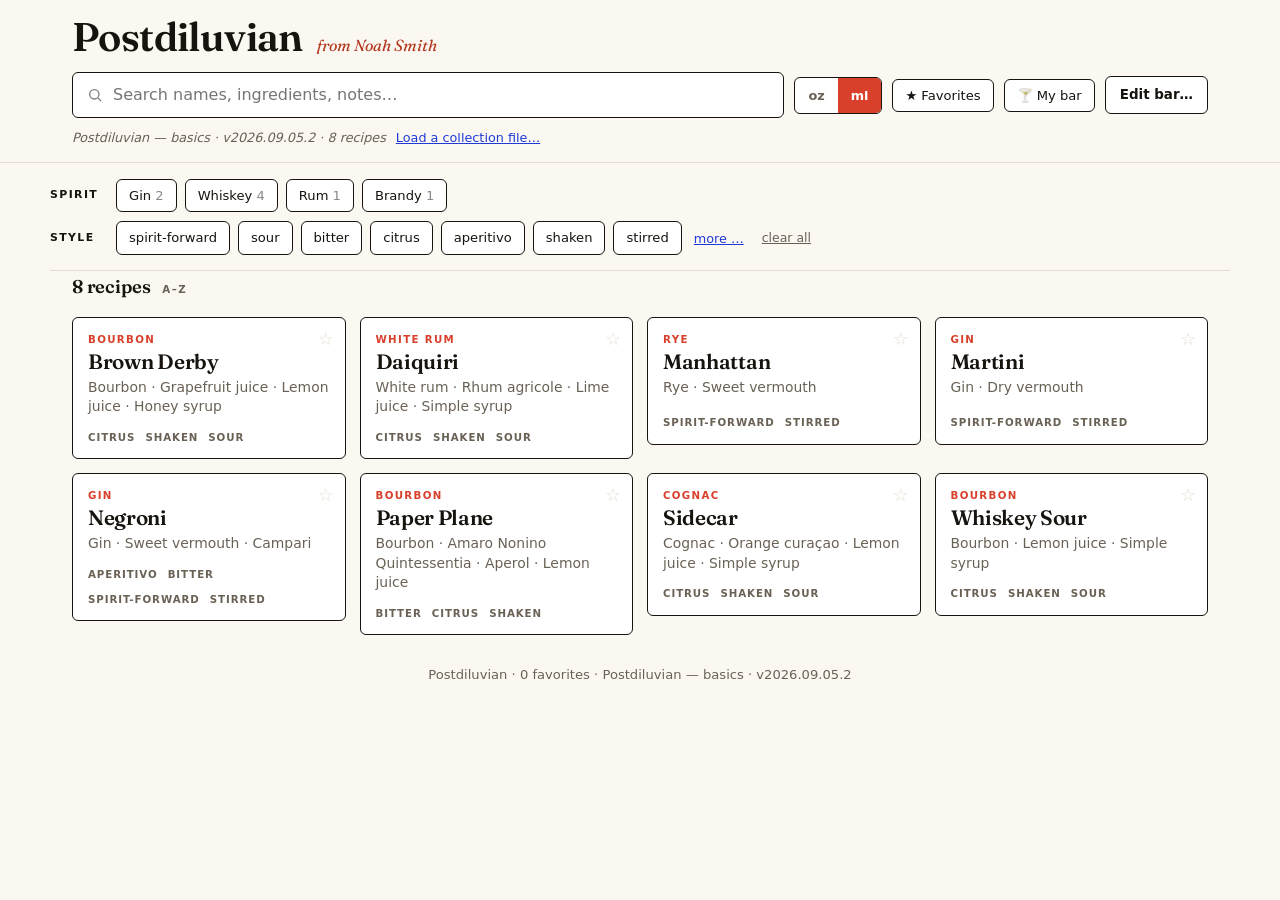
==== index.html @ c2b49fd8 "Use cobalt for the "you can make this" badge instead of green Drops the only non-token colour in the" ====
<!doctype html>
<html lang="en">
<head>
<meta charset="utf-8">
<meta name="viewport" content="width=device-width, initial-scale=1">
<title>Postdiluvian — cocktail recipes</title>
<meta name="description" content="A small, self-contained browser for a personal cocktail collection.">
<link rel="preconnect" href="https://fonts.googleapis.com">
<link rel="preconnect" href="https://fonts.gstatic.com" crossorigin>
<link href="https://fonts.googleapis.com/css2?family=Fraunces:ital,opsz,wght@0,9..144,400;0,9..144,500;0,9..144,600;1,9..144,400;1,9..144,500&display=swap" rel="stylesheet">
<style>
  :root {
    --paper: #fbf8f2;
    --paper-2: #f2ede1;
    --card: #ffffff;
    --ink: #17140f;
    --ink-soft: #6a6155;
    --line: #e4ddce;
    --line-strong: #17140f;
    --accent: #d8402c;      /* Campari red — identity + UI accent */
    --accent-soft: #b2381f;
    --gold: #d8402c;
    --blue: #1f3bd6;        /* cobalt — used sparingly: links, "yours", focus */
    --shadow: 0 1px 2px rgba(20,15,10,.05), 0 10px 28px rgba(20,15,10,.06);
    --serif: "Fraunces", "Iowan Old Style", "Palatino Linotype", Palatino, Georgia, "Times New Roman", serif;
    --sans: system-ui, -apple-system, "Segoe UI", Roboto, Helvetica, Arial, sans-serif;
    --radius: 6px;
    --maxw: 1180px;
  }
  @media (prefers-color-scheme: dark) {
    :root:not([data-theme="light"]) {
      --paper: #14110d;
      --paper-2: #1c1811;
      --card: #1e1a15;
      --ink: #efe7d8;
      --ink-soft: #a99d8b;
      --line: #322b22;
      --line-strong: #efe7d8;
      --accent: #ef6a4f;
      --accent-soft: #ef6a4f;
      --gold: #ef6a4f;
      --blue: #93a4ff;
      --shadow: 0 1px 2px rgba(0,0,0,.3), 0 10px 30px rgba(0,0,0,.4);
    }
  }
  :root[data-theme="dark"] {
    --paper: #14110d; --paper-2: #1c1811; --card: #1e1a15; --ink: #efe7d8;
    --ink-soft: #a99d8b; --line: #322b22; --line-strong: #efe7d8; --accent: #ef6a4f;
    --accent-soft: #ef6a4f; --gold: #ef6a4f; --blue: #93a4ff;
    --shadow: 0 1px 2px rgba(0,0,0,.3), 0 10px 30px rgba(0,0,0,.4);
  }

  * { box-sizing: border-box; }
  html {
    -webkit-text-size-adjust: 100%;
    overflow-y: scroll;                 /* always reserve the scrollbar */
    scrollbar-width: thin;
    scrollbar-color: var(--ink-soft) transparent;
  }
  ::-webkit-scrollbar { width: 13px; }
  ::-webkit-scrollbar-track { background: transparent; }
  ::-webkit-scrollbar-thumb { background: var(--ink-soft); border: 3px solid var(--paper); border-radius: 999px; }
  ::-webkit-scrollbar-thumb:hover { background: var(--ink); }
  body {
    margin: 0; background: var(--paper); color: var(--ink);
    font-family: var(--sans); line-height: 1.5;
    font-size: 16px;
  }
  a { color: var(--blue); text-underline-offset: 2px; }
  h1, h2, h3 {
    font-family: var(--serif); font-weight: 600; line-height: 1.06;
    letter-spacing: -.015em; margin: 0; font-optical-sizing: auto;
  }
  button { font: inherit; cursor: pointer; color: inherit; }
  input { font: inherit; }

  .wrap { max-width: var(--maxw); margin: 0 auto; padding: 0 22px; }

  header.top {
    border-bottom: 1px solid var(--line);
    background: var(--paper);
    position: sticky; top: 0; z-index: 30;
  }
  .top .wrap { padding-top: 16px; padding-bottom: 14px; }
  .brand { display: flex; align-items: baseline; gap: 14px; flex-wrap: wrap; }
  .brand h1 { font-size: clamp(1.7rem, 1.15rem + 2.1vw, 2.5rem); }
  .brand .sub { font-family: var(--serif); font-style: italic; font-weight: 400; color: var(--accent-soft); font-size: 1rem; }

  .toolbar { display: flex; gap: 10px; margin-top: 14px; flex-wrap: wrap; align-items: center; }
  .search {
    flex: 1 1 260px; display: flex; align-items: center; gap: 8px;
    background: var(--card); border: 1.5px solid var(--line-strong); border-radius: var(--radius);
    padding: 9px 14px;
  }
  .search:focus-within { border-color: var(--blue); box-shadow: 0 0 0 3px rgba(31,59,214,.16); }
  .search input { border: 0; background: transparent; outline: none; width: 100%; color: inherit; }
  .search svg { flex: none; opacity: .55; }

  .seg { display: inline-flex; border: 1.5px solid var(--line-strong); border-radius: var(--radius); overflow: hidden; background: var(--card); }
  .seg button { padding: 8px 13px; border: 0; background: transparent; color: var(--ink-soft); font-size: .8rem; font-weight: 600; }
  .seg button[aria-pressed="true"] { background: var(--accent); color: #fff; }

  .chip {
    padding: 6px 12px; border-radius: var(--radius); border: 1.5px solid var(--line-strong);
    background: var(--card); color: var(--ink); font-size: .82rem; font-weight: 500; white-space: nowrap;
  }
  .chip[aria-pressed="true"] { background: var(--ink); color: var(--paper); border-color: var(--ink); }
  .chip.accent[aria-pressed="true"] { background: var(--blue); border-color: var(--blue); color: #fff; }  /* Favorites + My bar: "yours" */

  .filters { padding: 16px 0 6px; border-bottom: 1px solid var(--line); }
  .filt-row { display: flex; gap: 8px; flex-wrap: wrap; align-items: center; margin-bottom: 9px; }
  .filt-row .label { font-size: .68rem; font-weight: 700; color: var(--ink); text-transform: uppercase; letter-spacing: .13em; margin-right: 6px; min-width: 52px; }
  .more-btn { background: transparent; border: 0; color: var(--blue); font-size: .8rem; text-decoration: underline; padding: 4px; }
  .clearall { background: transparent; border: 0; color: var(--ink-soft); font-size: .78rem; text-decoration: underline; }

  main { padding: 22px 0 96px; }
  .listhead { display: flex; align-items: baseline; gap: 12px; margin: 2px 0 16px; }
  .listhead[hidden] { display: none; }
  .listhead .count { font-family: var(--serif); font-weight: 600; font-size: 1.15rem; letter-spacing: -.01em; color: var(--ink); text-transform: none; }
  .listhead .sub { font-family: var(--sans); font-weight: 700; font-size: .64rem; letter-spacing: .14em; text-transform: uppercase; color: var(--ink-soft); }
  .grid { display: grid; grid-template-columns: repeat(auto-fill, minmax(248px, 1fr)); gap: 14px; align-items: start; }
  @media (max-width: 600px) { .grid { grid-template-columns: 1fr; } }

  .grouphead { grid-column: 1 / -1; font-family: var(--sans); font-weight: 700; text-transform: uppercase; letter-spacing: .13em; font-size: .68rem; color: var(--ink-soft); margin: 10px 0 -2px; }
  .grouphead:first-child { margin-top: 0; }
  .grouphead.favs { color: var(--blue); }

  .scrollfade {
    position: fixed; left: 0; right: 0; bottom: 0; height: 54px; z-index: 20;
    pointer-events: none; opacity: 0; transition: opacity .25s ease;
    background: linear-gradient(to bottom, transparent, var(--paper));
  }

  .card {
    background: var(--card); border: 1.5px solid var(--ink); border-radius: var(--radius);
    padding: 14px 15px 13px; box-shadow: none; position: relative; min-height: 128px;
    display: flex; flex-direction: column; gap: 4px; cursor: pointer;
    transition: transform .1s ease, box-shadow .1s ease;
  }
  @media (hover: hover) {
    .card:hover { transform: translate(-2px, -2px); box-shadow: 4px 4px 0 var(--ink); }
    .card:hover h3 { color: var(--accent); }
  }
  .card:active { background: var(--paper-2); }
  .card:focus-visible { outline: 2px solid var(--blue); outline-offset: 2px; }
  .card h3 { font-size: 1.3rem; line-height: 1.1; padding-right: 30px; }
  .card .base { font-family: var(--sans); font-size: .64rem; font-weight: 700; letter-spacing: .13em; text-transform: uppercase; color: var(--accent); }
  .card .pour { color: var(--ink-soft); font-size: .87rem; line-height: 1.4; }
  .card .tags { display: flex; gap: 10px; flex-wrap: wrap; margin-top: auto; padding-top: 9px; }
  .tag { font-size: .64rem; font-weight: 700; letter-spacing: .09em; text-transform: uppercase; color: var(--ink-soft); border: 0; border-radius: 0; padding: 0; }
  .fav {
    position: absolute; top: 4px; right: 2px; border: 0; background: transparent;
    font-size: 1.1rem; line-height: 1; color: var(--line); padding: 9px;
  }
  .fav[aria-pressed="true"] { color: var(--blue); }
  .card .bar-badge {
    font-size: .64rem; font-weight: 700; letter-spacing: .08em; text-transform: uppercase;
    padding: 2px 0; margin-top: 3px; align-self: flex-start; border: 0;
  }
  .bar-badge.ok { color: var(--blue); }
  .bar-badge.close { color: var(--accent); }

  .empty { color: var(--ink-soft); padding: 50px 4px; font-style: italic; }
  .wishlist-head { grid-column: 1 / -1; font-family: var(--sans); font-weight: 700; color: var(--accent); text-transform: uppercase; letter-spacing: .13em; font-size: .7rem; border-top: 1px solid var(--line); padding-top: 16px; margin-top: 10px; }

  /* detail overlay */
  .overlay { position: fixed; inset: 0; background: rgba(23,20,15,.5); z-index: 50; display: none; }
  .overlay.open { display: block; }
  .sheet {
    position: absolute; top: 0; right: 0; height: 100%; width: min(560px, 100%);
    background: var(--paper); border-left: 1.5px solid var(--ink);
    overflow-y: auto; padding: 28px 32px 60px; box-shadow: -20px 0 60px rgba(0,0,0,.18);
  }
  .sheet .close {
    position: absolute; top: 8px; right: 8px; width: 40px; height: 40px; font-size: 1.6rem;
    display: flex; align-items: center; justify-content: center;
    background: transparent; border: 0; color: var(--ink-soft); border-radius: 999px; z-index: 2;
  }
  .sheet .close:hover { background: var(--paper-2); }
  .sheet .eyebrow { font-family: var(--sans); text-transform: uppercase; letter-spacing: .14em; font-size: .68rem; font-weight: 700; color: var(--accent); }
  .sheet h2 { font-size: clamp(2rem, 1.55rem + 2vw, 2.6rem); margin: 5px 0 3px; }
  .sheet .aka { color: var(--ink-soft); font-style: italic; font-size: .9rem; }
  .sheet .meta { color: var(--ink-soft); font-size: .86rem; margin: 10px 0 18px; }
  .recipe { border-top: 2px solid var(--ink); border-bottom: 1px solid var(--line); padding: 14px 0; }
  .recipe ul { list-style: none; margin: 0; padding: 0; }
  .recipe li { display: flex; gap: 14px; padding: 5px 0; align-items: baseline; }
  .recipe li .amt { font-variant-numeric: tabular-nums; font-family: var(--serif); font-weight: 600; min-width: 76px; text-align: right; color: var(--ink); flex: none; }
  .recipe li .ing { flex: 1; }
  .recipe li .note { color: var(--ink-soft); font-style: italic; font-size: .84rem; }
  .recipe li.missing .ing { color: var(--accent); }
  .recipe li .brandhint { color: var(--ink-soft); font-size: .78rem; }
  .scaler { display: flex; align-items: center; gap: 8px; margin: 14px 0 4px; flex-wrap: wrap; }
  ol.steps { margin: 14px 0 0; padding-left: 18px; }
  ol.steps li { padding: 3px 0; }
  .section-h { font-family: var(--sans); font-weight: 700; text-transform: uppercase; letter-spacing: .13em; font-size: .68rem; color: var(--ink); margin: 22px 0 7px; }
  .missing-line { color: var(--accent); font-size: .9rem; margin-top: 10px; }
  .src a { word-break: break-word; }

  /* bar panel */
  .barpanel .sheet { left: 0; right: auto; border-left: 0; border-right: 1.5px solid var(--ink); box-shadow: 20px 0 60px rgba(0,0,0,.18); }
  .bar-search { width: 100%; padding: 9px 12px; border: 1.5px solid var(--line-strong); border-radius: var(--radius); background: var(--card); color: inherit; margin: 6px 0 14px; }
  .bar-group h4 { font-family: var(--sans); font-weight: 700; font-size: .68rem; text-transform: uppercase; letter-spacing: .12em; color: var(--ink); margin: 18px 0 6px; }
  .bar-group label { display: flex; gap: 9px; align-items: flex-start; padding: 4px 0; font-size: .93rem; }
  .bar-group input { margin-top: 3px; }
  .bar-actions { display: flex; gap: 10px; margin-top: 8px; flex-wrap: wrap; }
  .btn { border: 1.5px solid var(--line-strong); background: var(--card); border-radius: var(--radius); padding: 8px 14px; font-size: .84rem; font-weight: 600; }
  .btn.primary { background: var(--accent); color: #fff; border-color: var(--accent); }

  .footer { color: var(--ink-soft); font-size: .82rem; text-align: center; padding: 30px 20px 50px; }
  .footer a { color: var(--blue); }

  .collnote { margin-top: 10px; font-size: .8rem; color: var(--ink-soft); display: flex; gap: 10px; align-items: baseline; flex-wrap: wrap; }
  .collnote #collLabel { font-style: italic; }
  .linkbtn { background: transparent; border: 0; color: var(--blue); text-decoration: underline; font-size: .8rem; padding: 0; }
  .drophint {
    position: fixed; inset: 16px; z-index: 60; border: 2px dashed var(--blue);
    border-radius: 14px; background: rgba(31,59,214,.06); display: none;
    align-items: center; justify-content: center; font-family: var(--serif);
    font-style: italic; font-size: 1.4rem; color: var(--blue); pointer-events: none;
  }
  body.dragging .drophint { display: flex; }

  @media (max-width: 600px) {
    header.top { position: static; }                    /* don't pin a tall header on phones */
    .top .wrap { padding-top: 14px; padding-bottom: 12px; }
    .toolbar { margin-top: 12px; }
    .filt-row { align-items: flex-start; }
    .filt-row .label { flex: 0 0 100%; min-width: 0; margin: 0 0 6px; }  /* label on its own line, chips flush left */
    .listhead { margin-bottom: 12px; }
    .card { min-height: 0; }
    .sheet {
      width: 100%; border-left: 0; border-radius: 16px 16px 0 0;
      top: auto; bottom: 0; height: 92%; padding: 24px 20px 40px;
    }
    .sheet::before {
      content: ""; position: absolute; top: 8px; left: 50%; transform: translateX(-50%);
      width: 40px; height: 4px; border-radius: 999px; background: var(--line-strong); opacity: .3;
    }
    .barpanel .sheet { border-right: 0; }
  }
  @media (pointer: coarse) {
    .fav { padding: 12px; }
    .seg button { padding: 10px 15px; }
    .linkbtn { padding: 5px 0; }
    .more-btn, .clearall { padding: 6px 4px; }
  }
</style>
</head>
<body>
<header class="top">
  <div class="wrap">
    <div class="brand">
      <h1>Postdiluvian</h1>
      <span class="sub">from Noah Smith</span>
    </div>
    <div class="toolbar">
      <label class="search">
        <svg width="16" height="16" viewBox="0 0 24 24" fill="none" stroke="currentColor" stroke-width="2"><circle cx="11" cy="11" r="7"/><path d="m21 21-4.3-4.3"/></svg>
        <input id="q" type="search" placeholder="Search names, ingredients, notes…" autocomplete="off" spellcheck="false">
      </label>
      <div class="seg" role="group" aria-label="Units">
        <button id="u-oz" aria-pressed="false">oz</button>
        <button id="u-ml" aria-pressed="true">ml</button>
      </div>
      <button class="chip accent" id="favToggle" aria-pressed="false" title="Show only favorites">★ Favorites</button>
      <button class="chip accent" id="barToggle" aria-pressed="false" title="Show only what you can make">🍸 My bar</button>
      <button class="btn" id="openBar">Edit bar…</button>
    </div>
    <div class="collnote">
      <span id="collLabel"></span>
      <input type="file" id="collFile" accept="application/json,.json" hidden>
      <button class="linkbtn" id="collLoad">Load a collection file…</button>
      <button class="linkbtn" id="collReset" hidden>Reset to public</button>
    </div>
  </div>
</header>

<div class="wrap filters" id="filters"></div>

<main class="wrap">
  <div class="listhead" id="listhead">
    <span class="count" id="count"></span>
    <span class="sub" id="listsort">A–Z</span>
  </div>
  <div class="grid" id="grid"></div>
  <div class="empty" id="empty" hidden>Nothing matches those filters.</div>
</main>

<div class="scrollfade" id="scrollfade" aria-hidden="true"></div>
<div class="drophint" id="drophint">Drop a collection file to load it</div>

<div class="footer">
  Postdiluvian · <span id="fcount"></span> · <span id="collFoot"></span>
</div>

<div class="overlay" id="overlay" role="dialog" aria-modal="true" aria-labelledby="d-title">
  <div class="sheet" id="sheet"></div>
</div>

<div class="overlay barpanel" id="barOverlay" role="dialog" aria-modal="true" aria-label="Your bar">
  <div class="sheet" id="barSheet"></div>
</div>

<script>
(function () {
  "use strict";
  var LS = { bar: "pd.bar", fav: "pd.fav", units: "pd.units", basics: "pd.basics", collection: "pd.collection" };
  var PUBLIC_URL = "data/collection.json";
  var KIND = "postdiluvian-collection";
  function load(k, d) { try { var v = localStorage.getItem(k); return v == null ? d : JSON.parse(v); } catch (e) { return d; } }
  function save(k, v) { try { localStorage.setItem(k, JSON.stringify(v)); } catch (e) {} }

  var state = {
    q: "",
    base: new Set(),      // family names or specific ingredient ids
    tags: new Set(),
    method: new Set(),
    glass: new Set(),
    showMore: false,
    favOnly: false,
    barOnly: false,
    units: load(LS.units, "ml"),
    assumeBasics: load(LS.basics, true),
    scale: 1,
    bar: new Set(load(LS.bar, [])),
    fav: new Set(load(LS.fav, []))
  };

  var COCKTAILS = [], INGREDIENTS = [], ingById = {}, famOf = {};
  var COLL = { meta: {}, source: "public" };   // source: "public" | "custom"
  var FAMILY_LABEL = { gin: "Gin", whiskey: "Whiskey", rum: "Rum", agave: "Agave", brandy: "Brandy", vodka: "Vodka", aquavit: "Aquavit", other: "Other" };
  var TAG_ORDER = ["spirit-forward", "sour", "bitter", "citrus", "aperitivo", "shaken", "stirred", "sparkling", "tiki", "egg", "low-abv"];

  function validCollection(obj) {
    return obj && obj.meta && obj.meta.kind === KIND &&
      Array.isArray(obj.cocktails) && Array.isArray(obj.ingredients);
  }

  function applyCollection(obj, source) {
    COCKTAILS = obj.cocktails;
    INGREDIENTS = obj.ingredients;
    ingById = {}; famOf = {};
    INGREDIENTS.forEach(function (i) { ingById[i.id] = i; famOf[i.id] = i.family; });
    COLL = { meta: obj.meta || {}, source: source };
    // drop filter selections that no longer exist in this collection
    var famPresent = {}, tagPresent = {};
    COCKTAILS.forEach(function (c) {
      c.base.forEach(function (b) { famPresent[famOf[b] || "other"] = 1; });
      c.tags.forEach(function (t) { tagPresent[t] = 1; });
    });
    state.base.forEach(function (v) { if (!famPresent[v] && !ingById[v]) state.base.delete(v); });
    state.tags.forEach(function (v) { if (!tagPresent[v]) state.tags.delete(v); });
    initUnits();
    buildFilters();
    render();
    renderCollNote();
  }

  function loadPublic() {
    return fetch(PUBLIC_URL, { cache: "no-cache" }).then(function (r) {
      if (!r.ok) throw new Error("HTTP " + r.status);
      return r.json();
    }).then(function (obj) {
      if (!validCollection(obj)) throw new Error("not a collection file");
      try { localStorage.removeItem(LS.collection); } catch (e) {}
      applyCollection(obj, "public");
      afterFirstLoad();
    });
  }

  function bootstrap() {
    var cached = null;
    try { cached = localStorage.getItem(LS.collection); } catch (e) {}
    if (cached) {
      try {
        var obj = JSON.parse(cached);
        if (validCollection(obj)) { applyCollection(obj, "custom"); afterFirstLoad(); return; }
      } catch (e) {}
      try { localStorage.removeItem(LS.collection); } catch (e2) {}
    }
    loadPublic().catch(function (err) {
      document.getElementById("grid").innerHTML =
        '<div class="empty">Could not load the collection. If you opened this file directly, serve the folder instead: <code>python3 -m http.server</code></div>';
      console.error(err);
    });
  }

  var firstLoadDone = false;
  function afterFirstLoad() {
    if (firstLoadDone) return;
    firstLoadDone = true;
    if (location.hash.length > 1) openDetail(decodeURIComponent(location.hash.slice(1)), true, true);
  }

  function ingestFile(file) {
    if (!file) return;
    file.text().then(function (text) {
      var obj;
      try { obj = JSON.parse(text); } catch (e) { alert("That file isn’t valid JSON."); return; }
      if (!validCollection(obj)) {
        alert("That doesn’t look like a Postdiluvian collection file (expected meta.kind “" + KIND + "” with cocktails and ingredients arrays).");
        return;
      }
      try { localStorage.setItem(LS.collection, text); }
      catch (e) { alert("Loaded, but it’s too large to remember — you’ll need to re-load it next visit."); }
      applyCollection(obj, "custom");
      afterFirstLoad();
    });
  }

  function renderCollNote() {
    var m = COLL.meta || {};
    var name = m.name || (COLL.source === "custom" ? "Loaded collection" : "Public collection");
    var ver = m.version ? " · v" + m.version : "";
    document.getElementById("collLabel").textContent =
      (COLL.source === "custom" ? "Viewing: " : "") + name + ver +
      " · " + COCKTAILS.length + " recipes";
    document.getElementById("collReset").hidden = COLL.source !== "custom";
    document.getElementById("collLoad").textContent =
      COLL.source === "custom" ? "Load a different file…" : "Load a collection file…";
    document.getElementById("collFoot").textContent = name + ver;
  }

  // ---------- amount formatting ----------
  var FRAC = [[0, ""], [0.125, "⅛"], [0.25, "¼"], [0.333, "⅓"], [0.375, "⅜"],
              [0.5, "½"], [0.625, "⅝"], [0.667, "⅔"], [0.75, "¾"], [0.875, "⅞"], [1, ""]];
  function ozText(ml) {
    var oz = ml / 30, whole = Math.floor(oz + 1e-6), frac = oz - whole, best = FRAC[0], bd = 9;
    FRAC.forEach(function (f) { var d = Math.abs(f[0] - frac); if (d < bd) { bd = d; best = f; } });
    if (best[0] === 1) { whole += 1; best = FRAC[0]; }
    var s = (whole ? whole : "") + (best[1] || (whole ? "" : (Math.round(oz * 100) / 100)));
    return s + " oz";
  }
  function mlText(ml) { return (Math.round(ml * 2) / 2).toString().replace(/\.0$/, "") + " ml"; }

  function amountText(ing) {
    var s = state.scale, pre = ing.approx === "max" ? "≤" : "";
    if (ing.unit === "tsp" || ing.unit === "barspoon") {
      var n = (ing.ml * s) / 5;
      n = Math.round(n * 4) / 4;
      return pre + n + (ing.unit === "tsp" ? " tsp" : " bar spoon");
    }
    if (ing.ml != null) return pre + (state.units === "oz" ? ozText(ing.ml * s) : mlText(ing.ml * s));
    if (ing.amount != null) {
      var a = ing.amount * s;
      if (ing.unit === "dash" || ing.unit === "drops") { a = Math.round(a * 10) / 10; return a + " " + ing.unit + (a === 1 && ing.unit === "dash" ? "" : ing.unit === "dash" ? "es" : ""); }
      if (ing.unit === "piece") return String(Math.round(a));
      return a + (ing.unit ? " " + ing.unit : "");
    }
    if (ing.unit === "rinse") return "rinse";
    if (ing.unit === "top") return "to top";
    if (ing.unit === "leaves") return "leaves";
    if (ing.unit === "sprig") return "sprig";
    return "";
  }

  // ---------- bar logic ----------
  function missingRefs(c) {
    var seen = {}, out = [];
    c.ingredients.forEach(function (i) {
      var ing = ingById[i.ref];
      if (!ing || seen[i.ref]) return;
      if (state.assumeBasics && ing.pantry) return;
      if (i.unit === "rinse") return;
      if (!state.bar.has(i.ref)) { seen[i.ref] = 1; out.push(i.ref); }
    });
    return out;
  }

  // ---------- filtering ----------
  function baseMatches(c) {
    if (!state.base.size) return true;
    return c.base.some(function (b) {
      return state.base.has(b) || state.base.has(famOf[b] || "other");
    });
  }
  function textMatches(c) {
    if (!state.q) return true;
    var q = state.q.toLowerCase();
    if (c.name.toLowerCase().indexOf(q) >= 0) return true;
    if ((c.aka || []).join(" ").toLowerCase().indexOf(q) >= 0) return true;
    if ((c.notes || "").toLowerCase().indexOf(q) >= 0) return true;
    var src = c.source || {};
    if (((src.book || "") + " " + (src.author || "") + " " + (src.note || "")).toLowerCase().indexOf(q) >= 0) return true;
    return c.ingredients.some(function (i) {
      var ing = ingById[i.ref];
      return ing && (ing.name.toLowerCase().indexOf(q) >= 0 || (ing.aliases || []).join(" ").toLowerCase().indexOf(q) >= 0);
    });
  }
  function passes(c) {
    if (!textMatches(c)) return false;
    if (!baseMatches(c)) return false;
    var tagsOk = true;
    state.tags.forEach(function (t) { if (c.tags.indexOf(t) < 0) tagsOk = false; });
    if (!tagsOk) return false;
    if (state.method.size && !state.method.has(c.method)) return false;
    if (state.glass.size && !state.glass.has(c.glass)) return false;
    if (state.favOnly && !state.fav.has(c.id)) return false;
    if (state.barOnly && missingRefs(c).length) return false;
    return true;
  }

  function sortList(list) {
    return list.slice().sort(function (a, b) {
      if (state.barOnly || state.bar.size) {
        var ma = missingRefs(a).length, mb = missingRefs(b).length;
        if (ma !== mb) return ma - mb;
      }
      return a.name.localeCompare(b.name);
    });
  }

  // ---------- rendering ----------
  function chip(label, on, cls) {
    return '<button class="chip ' + (cls || "") + '" aria-pressed="' + (on ? "true" : "false") + '">' + label + "</button>";
  }

  function buildFilters() {
    var el = document.getElementById("filters");
    var fams = {};
    COCKTAILS.forEach(function (c) { c.base.forEach(function (b) { var f = famOf[b] || "other"; fams[f] = (fams[f] || 0) + 1; }); });
    var famRow = Object.keys(FAMILY_LABEL).filter(function (f) { return fams[f]; })
      .map(function (f) { return '<button class="chip" data-kind="base" data-val="' + f + '" aria-pressed="false">' + FAMILY_LABEL[f] + ' <span style="opacity:.5">' + fams[f] + '</span></button>'; }).join("");

    var tagCounts = {};
    COCKTAILS.forEach(function (c) { c.tags.forEach(function (t) { tagCounts[t] = (tagCounts[t] || 0) + 1; }); });
    var tagRow = TAG_ORDER.filter(function (t) { return tagCounts[t]; })
      .map(function (t) { return '<button class="chip" data-kind="tags" data-val="' + t + '" aria-pressed="false">' + t + '</button>'; }).join("");

    var methods = uniq(COCKTAILS.map(function (c) { return c.method; }));
    var glasses = uniq(COCKTAILS.map(function (c) { return c.glass; }));
    var methodRow = methods.map(function (m) { return '<button class="chip" data-kind="method" data-val="' + m + '" aria-pressed="false">' + m + '</button>'; }).join("");
    var glassRow = glasses.map(function (g) { return '<button class="chip" data-kind="glass" data-val="' + g + '" aria-pressed="false">' + g.replace(/-/g, " ") + '</button>'; }).join("");

    el.innerHTML =
      '<div class="filt-row"><span class="label">Spirit</span>' + famRow + '</div>' +
      '<div class="filt-row"><span class="label">Style</span>' + tagRow +
        '<button class="more-btn" id="moreBtn">' + (state.showMore ? "less –" : "more …") + '</button>' +
        '<button class="clearall" id="clearAll">clear all</button></div>' +
      '<div id="moreWrap" ' + (state.showMore ? "" : "hidden") + '>' +
        '<div class="filt-row"><span class="label">Method</span>' + methodRow + '</div>' +
        '<div class="filt-row"><span class="label">Glass</span>' + glassRow + '</div>' +
      '</div>';

    el.querySelectorAll(".chip[data-kind]").forEach(function (b) {
      b.addEventListener("click", function () {
        var set = state[b.dataset.kind];
        if (set.has(b.dataset.val)) set.delete(b.dataset.val); else set.add(b.dataset.val);
        syncChips(); render();
      });
    });
    document.getElementById("moreBtn").addEventListener("click", function () {
      state.showMore = !state.showMore;
      document.getElementById("moreWrap").hidden = !state.showMore;
      this.textContent = state.showMore ? "less –" : "more …";
    });
    document.getElementById("clearAll").addEventListener("click", function () {
      state.base.clear(); state.tags.clear(); state.method.clear(); state.glass.clear();
      state.favOnly = state.barOnly = false; state.q = ""; document.getElementById("q").value = "";
      syncChips(); syncToggles(); render();
    });
    syncChips();
  }

  function syncChips() {
    document.querySelectorAll(".chip[data-kind]").forEach(function (b) {
      b.setAttribute("aria-pressed", state[b.dataset.kind].has(b.dataset.val) ? "true" : "false");
    });
  }
  function syncToggles() {
    document.getElementById("favToggle").setAttribute("aria-pressed", state.favOnly ? "true" : "false");
    document.getElementById("barToggle").setAttribute("aria-pressed", state.barOnly ? "true" : "false");
  }

  function render() {
    var actives = COCKTAILS.filter(function (c) { return c.status !== "wishlist" && passes(c); });
    var wish = COCKTAILS.filter(function (c) { return c.status === "wishlist" && passes(c); });
    var favs = sortList(actives.filter(function (c) { return state.fav.has(c.id); }));
    var rest = sortList(actives.filter(function (c) { return !state.fav.has(c.id); }));
    var grid = document.getElementById("grid");
    var heads = favs.length && rest.length;
    var html = "";
    if (favs.length) {
      if (heads) html += '<div class="grouphead favs">★ Favorites</div>';
      html += favs.map(cardHTML).join("");
    }
    if (rest.length) {
      if (heads) html += '<div class="grouphead">A–Z</div>';
      html += rest.map(cardHTML).join("");
    }
    if (wish.length) html += '<div class="wishlist-head">On the list — needs a spec</div>' + wish.map(cardHTML).join("");
    grid.innerHTML = html;
    var anyResults = actives.length + wish.length > 0;
    document.getElementById("empty").hidden = anyResults;
    document.getElementById("listhead").hidden = !anyResults;

    grid.querySelectorAll(".card").forEach(function (el) {
      el.addEventListener("click", function (e) {
        if (e.target.closest(".fav")) return;
        openDetail(el.dataset.id, true);
      });
      el.addEventListener("keydown", function (e) { if (e.key === "Enter") openDetail(el.dataset.id, true); });
      var fav = el.querySelector(".fav");
      if (fav) fav.addEventListener("click", function () { toggleFav(el.dataset.id); });
    });

    var total = activeCount();
    var countEl = document.getElementById("count");
    if (state.bar.size) countEl.textContent = countMakeable() + " of " + total + " you can make";
    else if (actives.length < total) countEl.textContent = actives.length + " of " + total + " recipes";
    else countEl.textContent = total + " recipe" + (total === 1 ? "" : "s");
    document.getElementById("listsort").textContent = favs.length ? "Favorites first" : "A–Z";
    document.getElementById("fcount").textContent = state.fav.size + " favorite" + (state.fav.size === 1 ? "" : "s");
    updateFade();
  }
  function activeCount() { return COCKTAILS.filter(function (c) { return c.status !== "wishlist"; }).length; }
  function countMakeable() { return COCKTAILS.filter(function (c) { return c.status !== "wishlist" && !missingRefs(c).length; }).length; }

  function cardHTML(c) {
    var pourNames = [];
    c.ingredients.forEach(function (i) {
      var ing = ingById[i.ref];
      if (!ing || ing.category === "bitters") return;
      if (pourNames.indexOf(ing.name) < 0) pourNames.push(ing.name);
    });
    var pour = pourNames.slice(0, 4).join(" · ");
    var baseLabel = c.base.map(function (b) { return ingById[b] ? ingById[b].name : b; }).join(" / ") || "—";
    var badge = "";
    if (state.bar.size && c.status !== "wishlist") {
      var m = missingRefs(c);
      if (!m.length) badge = '<span class="bar-badge ok">☑︎ you can make this</span>';
      else if (m.length === 1) badge = '<span class="bar-badge close">☐︎ missing ' + (ingById[m[0]] ? ingById[m[0]].name : m[0]) + '</span>';
    }
    return '<article class="card" tabindex="0" data-id="' + c.id + '">' +
      '<button class="fav" aria-pressed="' + (state.fav.has(c.id) ? "true" : "false") + '" aria-label="Favorite">' +
        (state.fav.has(c.id) ? "★" : "☆") + '</button>' +
      '<div class="base">' + esc(baseLabel) + '</div>' +
      '<h3>' + esc(c.name) + '</h3>' +
      '<div class="pour">' + esc(pour) + '</div>' +
      badge +
      '<div class="tags">' + c.tags.slice(0, 4).map(function (t) { return '<span class="tag">' + t + '</span>'; }).join("") + '</div>' +
    '</article>';
  }

  // ---------- detail ----------
  var navPushed = false;   // did we add a history entry we can pop to close?
  function openDetail(id, resetScale, fromHistory) {
    var c = COCKTAILS.find(function (x) { return x.id === id; });
    if (!c) return;
    if (resetScale) state.scale = 1;
    var wasOpen = document.getElementById("overlay").classList.contains("open");
    if (fromHistory) { /* URL already reflects this state */ }
    else if (wasOpen) history.replaceState(null, "", "#" + id);
    else { history.pushState({ sheet: id }, "", "#" + id); navPushed = true; }
    var sheet = document.getElementById("sheet");
    sheet.innerHTML = detailHTML(c);
    sheet.style.transform = "";
    sheet.style.transition = "";
    document.getElementById("overlay").classList.add("open");
    document.body.style.overflow = "hidden";
    sheet.querySelector(".close").addEventListener("click", function () { closeDetail(); });
    sheet.querySelector(".d-fav").addEventListener("click", function () { toggleFav(id); openDetail(id); });
    sheet.querySelectorAll("[data-scale]").forEach(function (b) {
      b.addEventListener("click", function () {
        state.scale = parseFloat(b.dataset.scale);
        openDetail(id);
      });
    });
    var cs = sheet.querySelector("#customScale");
    if (cs) cs.addEventListener("change", function () { state.scale = Math.max(0.1, parseFloat(cs.value) || 1); openDetail(id); });
    sheet.scrollTop = 0;
  }
  function closeDetail(fromHistory) {
    var overlay = document.getElementById("overlay");
    if (!overlay.classList.contains("open")) return;
    if (!fromHistory && navPushed) { history.back(); return; }   // let popstate finish the close
    navPushed = false;
    overlay.classList.remove("open");
    document.body.style.overflow = "";
    var sheet = document.getElementById("sheet");
    sheet.style.transition = ""; sheet.style.transform = "";
    if (!fromHistory && location.hash.length > 1) history.replaceState(null, "", location.pathname + location.search);
  }
  function detailHTML(c) {
    var src = c.source || {};
    var srcbits = [];
    if (src.book) srcbits.push("<em>" + esc(src.book) + "</em>" + (src.author ? ", " + esc(src.author) : "") + (src.page ? ", p. " + src.page : ""));
    else if (src.author) srcbits.push(esc(src.author));
    if (src.note) srcbits.push(esc(src.note));
    if (src.url) srcbits.push('<a href="' + esc(src.url) + '" target="_blank" rel="noopener">source ↗</a>');
    var miss = state.bar.size ? missingRefs(c) : [];

    var lis = c.ingredients.map(function (i) {
      var ing = ingById[i.ref] || { name: i.ref, brands: [] };
      var isMiss = miss.indexOf(i.ref) >= 0;
      var brand = i.brand || (ing.brands && ing.brands.length ? ing.brands[0] : "");
      if (brand && brand.toLowerCase() === ing.name.toLowerCase()) brand = "";
      return '<li class="' + (isMiss ? "missing" : "") + '">' +
        '<span class="amt">' + esc(amountText(i)) + '</span>' +
        '<span class="ing">' + esc(ing.name) +
          (i.note ? ' <span class="note">(' + esc(i.note) + ")</span>" : "") +
          (brand ? '<br><span class="brandhint">' + (i.brand ? "" : "e.g. ") + esc(brand) + "</span>" : "") +
        '</span></li>';
    }).join("");

    var sc_ = state.scale;
    function sbtn(v, lbl) { return '<button class="btn' + (sc_ === v ? " primary" : "") + '" data-scale="' + v + '">' + lbl + "</button>"; }

    return '<button class="close" aria-label="Close">×</button>' +
      '<div class="eyebrow">' + esc(c.base.map(function (b) { return ingById[b] ? ingById[b].name : b; }).join(" / ") || "cocktail") + '</div>' +
      '<h2 id="d-title">' + esc(c.name) +
        ' <button class="d-fav fav" style="position:static;font-size:1.2rem" aria-pressed="' + (state.fav.has(c.id) ? "true" : "false") + '">' + (state.fav.has(c.id) ? "★" : "☆") + "</button></h2>" +
      (c.aka && c.aka.length ? '<div class="aka">also: ' + esc(c.aka.join(", ")) + "</div>" : "") +
      '<div class="meta">' + esc(c.method) + " · " + esc((c.glass || "").replace(/-/g, " ")) +
        " · " + esc(c.service || "") + (c.garnish && c.garnish !== "None" ? " · garnish: " + esc(c.garnish.toLowerCase()) : "") + "</div>" +

      '<div class="scaler"><span class="section-h" style="margin:0">Batch</span>' +
        sbtn(1, "1×") + sbtn(2, "2×") + sbtn(4, "4×") +
        '<input id="customScale" type="number" min="0.5" step="0.5" value="' + sc_ + '" style="width:64px;padding:6px;border:1.5px solid var(--line-strong);border-radius:var(--radius);background:var(--card);color:inherit">' +
      "</div>" +

      '<div class="recipe"><ul>' + lis + "</ul>" +
        (miss.length ? '<div class="missing-line">Your bar is missing: ' + miss.map(function (r) { return esc(ingById[r] ? ingById[r].name : r); }).join(", ") + "</div>" : "") +
      "</div>" +

      (c.steps && c.steps.length ? '<div class="section-h">Method</div><ol class="steps">' + c.steps.map(function (s) { return "<li>" + esc(s) + "</li>"; }).join("") + "</ol>" : "") +
      (c.notes ? '<div class="section-h">Notes</div><p>' + esc(c.notes) + "</p>" : "") +
      (srcbits.length ? '<div class="section-h">Source</div><p class="src">' + srcbits.join(" · ") + "</p>" : "");
  }

  // ---------- favorites / units ----------
  function toggleFav(id) {
    if (state.fav.has(id)) state.fav.delete(id); else state.fav.add(id);
    save(LS.fav, Array.from(state.fav));
    render();
  }
  function initUnits() {
    document.getElementById("u-oz").setAttribute("aria-pressed", state.units === "oz" ? "true" : "false");
    document.getElementById("u-ml").setAttribute("aria-pressed", state.units === "ml" ? "true" : "false");
  }
  function setUnits(u) {
    state.units = u; save(LS.units, u); initUnits();
    if (document.getElementById("overlay").classList.contains("open") && location.hash.length > 1) openDetail(location.hash.slice(1));
    render();
  }

  // ---------- bar panel ----------
  function openBar() {
    var groups = {};
    INGREDIENTS.forEach(function (i) { (groups[i.category] = groups[i.category] || []).push(i); });
    var order = ["spirit", "vermouth", "fortified", "wine", "liqueur", "amaro", "bitters", "juice", "syrup", "other"];
    var html = '<button class="close" aria-label="Close">×</button>' +
      '<div class="eyebrow">Your bar</div><h2>What’s on the shelf</h2>' +
      '<p class="meta">Check what you own. Recipes then show what you can pour — and what’s one bottle away.</p>' +
      '<label style="display:flex;gap:8px;align-items:center;font-size:.9rem"><input type="checkbox" id="basicsChk" ' + (state.assumeBasics ? "checked" : "") + '> Assume I have common bitters, water &amp; soda</label>' +
      '<input class="bar-search" id="barSearch" placeholder="Filter ingredients…" autocomplete="off">' +
      '<div class="bar-actions"><button class="btn" id="barNone">Clear all</button>' +
        '<button class="btn" id="barSpirits">Check all spirits</button></div>' +
      '<div id="barList">';
    order.forEach(function (cat) {
      if (!groups[cat]) return;
      html += '<div class="bar-group" data-cat="' + cat + '"><h4>' + cat + '</h4>';
      groups[cat].sort(function (a, b) { return a.name.localeCompare(b.name); }).forEach(function (i) {
        html += '<label data-name="' + esc((i.name + " " + (i.aliases || []).join(" ")).toLowerCase()) + '">' +
          '<input type="checkbox" value="' + i.id + '" ' + (state.bar.has(i.id) ? "checked" : "") + '>' +
          '<span>' + esc(i.name) + (i.pantry ? ' <span style="color:var(--ink-soft);font-size:.8rem">· basic</span>' : "") + "</span></label>";
      });
      html += "</div>";
    });
    html += "</div>";
    var sheet = document.getElementById("barSheet");
    sheet.innerHTML = html;
    sheet.style.transform = ""; sheet.style.transition = "";
    var barOv = document.getElementById("barOverlay");
    var wasOpen = barOv.classList.contains("open");
    barOv.classList.add("open");
    document.body.style.overflow = "hidden";
    if (!wasOpen) history.pushState({ bar: 1 }, "");

    sheet.querySelector(".close").addEventListener("click", function () { closeBar(); });
    sheet.addEventListener("change", function (e) {
      if (e.target.id === "basicsChk") { state.assumeBasics = e.target.checked; save(LS.basics, state.assumeBasics); render(); return; }
      if (e.target.type === "checkbox") {
        if (e.target.checked) state.bar.add(e.target.value); else state.bar.delete(e.target.value);
        save(LS.bar, Array.from(state.bar));
        render();
      }
    });
    sheet.querySelector("#barSearch").addEventListener("input", function () {
      var q = this.value.toLowerCase();
      sheet.querySelectorAll("#barList label").forEach(function (l) { l.hidden = q && l.dataset.name.indexOf(q) < 0; });
      sheet.querySelectorAll(".bar-group").forEach(function (g) {
        g.hidden = ![].some.call(g.querySelectorAll("label"), function (l) { return !l.hidden; });
      });
    });
    sheet.querySelector("#barNone").addEventListener("click", function () {
      state.bar.clear(); save(LS.bar, []); sheet.querySelectorAll('input[type=checkbox]').forEach(function (c) { if (c.id !== "basicsChk") c.checked = false; }); render();
    });
    sheet.querySelector("#barSpirits").addEventListener("click", function () {
      INGREDIENTS.forEach(function (i) { if (i.category === "spirit") state.bar.add(i.id); });
      save(LS.bar, Array.from(state.bar));
      sheet.querySelectorAll('.bar-group[data-cat=spirit] input').forEach(function (c) { c.checked = true; });
      render();
    });
  }
  function closeBar(fromHistory) {
    var barOv = document.getElementById("barOverlay");
    if (!barOv.classList.contains("open")) return;
    if (!fromHistory && history.state && history.state.bar) { history.back(); return; }
    barOv.classList.remove("open");
    document.body.style.overflow = "";
    var sheet = document.getElementById("barSheet");
    sheet.style.transition = ""; sheet.style.transform = "";
  }

  // ---------- misc ----------
  function uniq(a) { return a.filter(function (v, i) { return a.indexOf(v) === i; }).sort(); }
  function esc(s) { return String(s == null ? "" : s).replace(/[&<>"]/g, function (m) { return ({ "&": "&amp;", "<": "&lt;", ">": "&gt;", '"': "&quot;" })[m]; }); }

  var fadeEl = document.getElementById("scrollfade");
  function updateFade() {
    if (!fadeEl) return;
    var doc = document.documentElement;
    var longEnough = doc.scrollHeight > window.innerHeight * 1.6;
    var atBottom = window.innerHeight + window.scrollY >= doc.scrollHeight - 8;
    fadeEl.style.opacity = (longEnough && !atBottom) ? "1" : "0";
  }
  window.addEventListener("scroll", updateFade, { passive: true });
  window.addEventListener("resize", updateFade);

  // swipe a bottom-sheet down to dismiss (touch, narrow viewports only)
  var mqNarrow = window.matchMedia("(max-width: 600px)");
  function enableSwipeClose(el, onClose) {
    var startY = 0, dy = 0, dragging = false;
    el.addEventListener("touchstart", function (e) {
      if (!mqNarrow.matches || el.scrollTop > 0 || e.touches.length !== 1) { dragging = false; return; }
      startY = e.touches[0].clientY; dy = 0; dragging = true;
      el.style.transition = "";
    }, { passive: true });
    el.addEventListener("touchmove", function (e) {
      if (!dragging) return;
      dy = e.touches[0].clientY - startY;
      el.style.transform = dy > 0 ? "translateY(" + dy + "px)" : "";
    }, { passive: true });
    el.addEventListener("touchend", function () {
      if (!dragging) return;
      dragging = false;
      el.style.transition = "transform .2s ease";
      if (dy > 90) onClose();
      else el.style.transform = "";
    });
  }
  enableSwipeClose(document.getElementById("sheet"), function () { closeDetail(); });
  enableSwipeClose(document.getElementById("barSheet"), function () { closeBar(); });

  document.getElementById("q").addEventListener("input", function () { state.q = this.value.trim(); render(); });
  document.getElementById("u-oz").addEventListener("click", function () { setUnits("oz"); });
  document.getElementById("u-ml").addEventListener("click", function () { setUnits("ml"); });
  document.getElementById("favToggle").addEventListener("click", function () { state.favOnly = !state.favOnly; syncToggles(); render(); });
  document.getElementById("barToggle").addEventListener("click", function () {
    state.barOnly = !state.barOnly;
    if (state.barOnly && !state.bar.size) { openBar(); state.barOnly = false; }
    syncToggles(); render();
  });
  document.getElementById("openBar").addEventListener("click", openBar);
  document.getElementById("overlay").addEventListener("click", function (e) { if (e.target === this) closeDetail(); });
  document.getElementById("barOverlay").addEventListener("click", function (e) { if (e.target === this) closeBar(); });
  document.addEventListener("keydown", function (e) {
    if (e.key === "Escape") { closeDetail(); closeBar(); }
    if (e.key === "/" && document.activeElement.tagName !== "INPUT") { e.preventDefault(); document.getElementById("q").focus(); }
  });
  window.addEventListener("popstate", function () {
    if (document.getElementById("barOverlay").classList.contains("open")) { closeBar(true); return; }
    if (location.hash.length > 1) openDetail(decodeURIComponent(location.hash.slice(1)), true, true);
    else closeDetail(true);
  });

  // ---------- collection load / reset / drag-drop ----------
  document.getElementById("collLoad").addEventListener("click", function () {
    document.getElementById("collFile").click();
  });
  document.getElementById("collFile").addEventListener("change", function () {
    ingestFile(this.files && this.files[0]);
    this.value = "";
  });
  document.getElementById("collReset").addEventListener("click", function () {
    if (!confirm("Reset to the public collection? Your loaded recipes will be removed from this browser (favorites and bar are kept).")) return;
    loadPublic();
  });
  var dragDepth = 0;
  window.addEventListener("dragenter", function (e) {
    if (e.dataTransfer && [].indexOf.call(e.dataTransfer.types, "Files") >= 0) {
      dragDepth++; document.body.classList.add("dragging");
    }
  });
  window.addEventListener("dragover", function (e) { e.preventDefault(); });
  window.addEventListener("dragleave", function () { if (--dragDepth <= 0) document.body.classList.remove("dragging"); });
  window.addEventListener("drop", function (e) {
    e.preventDefault(); dragDepth = 0; document.body.classList.remove("dragging");
    var f = e.dataTransfer && e.dataTransfer.files && e.dataTransfer.files[0];
    if (f) ingestFile(f);
  });

  bootstrap();
})();
</script>
</body>
</html>
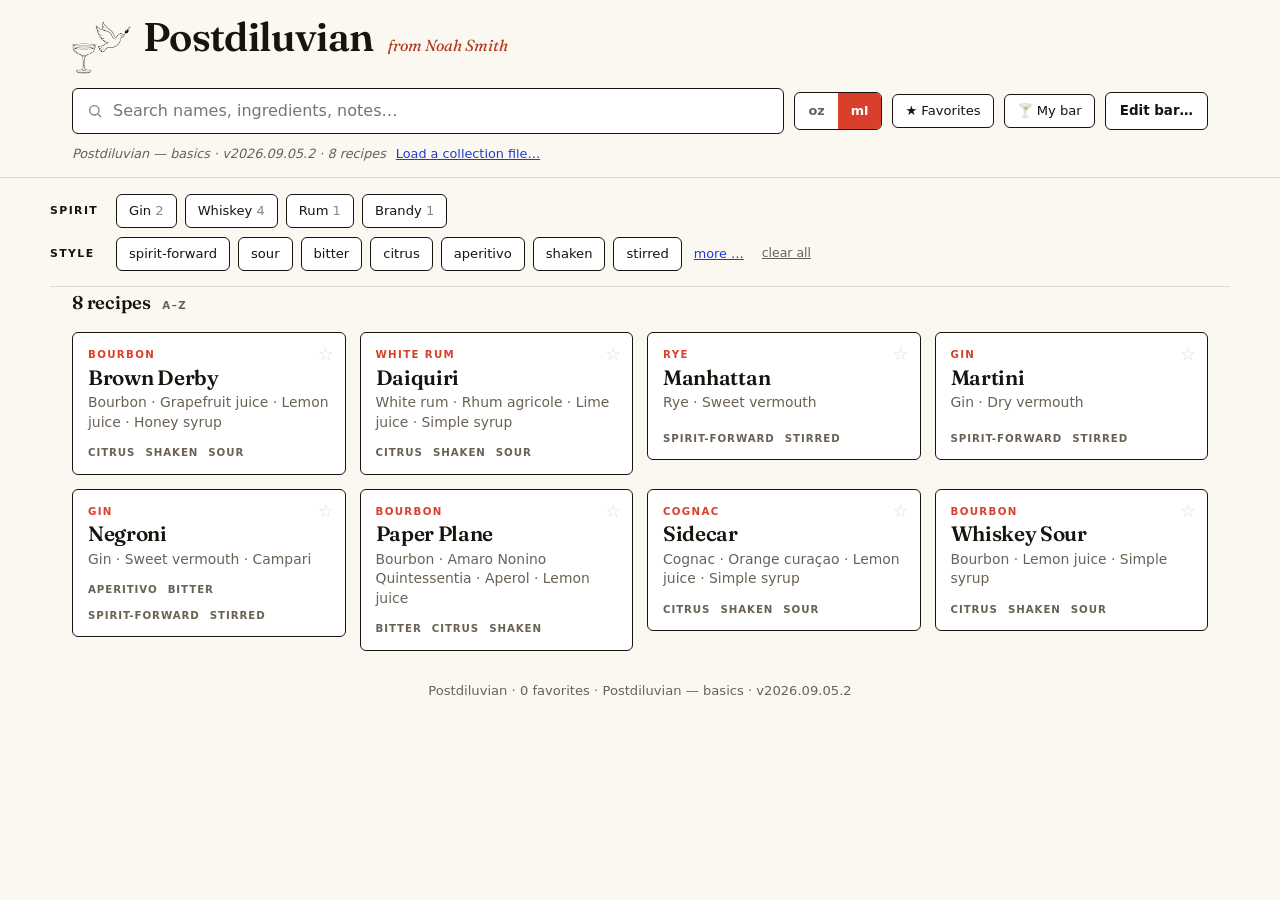
==== commit 812ef6e4: "Add dove wordmark to the header Line-art dove + coupe, left of the title, vertically centered. Trimm" ====
--- a/index.html
+++ b/index.html
@@ -83,6 +83,16 @@
   }
   .top .wrap { padding-top: 16px; padding-bottom: 14px; }
   .brand { display: flex; align-items: baseline; gap: 14px; flex-wrap: wrap; }
+  .dovemark {
+    align-self: center; width: auto; flex: none;
+    height: clamp(42px, 3vw + 30px, 58px);
+    margin-right: -2px; pointer-events: none; user-select: none;
+  }
+  @media (prefers-color-scheme: dark) {
+    :root:not([data-theme="light"]) .dovemark { filter: invert(1); }
+  }
+  :root[data-theme="dark"] .dovemark { filter: invert(1); }
+  @media (max-width: 600px) { .dovemark { height: 38px; } }
   .brand h1 { font-size: clamp(1.7rem, 1.15rem + 2.1vw, 2.5rem); }
   .brand .sub { font-family: var(--serif); font-style: italic; font-weight: 400; color: var(--accent-soft); font-size: 1rem; }
 
@@ -250,6 +260,7 @@
 <header class="top">
   <div class="wrap">
     <div class="brand">
+      <img class="dovemark" src="assets/dove.png" alt="" aria-hidden="true">
       <h1>Postdiluvian</h1>
       <span class="sub">from Noah Smith</span>
     </div>
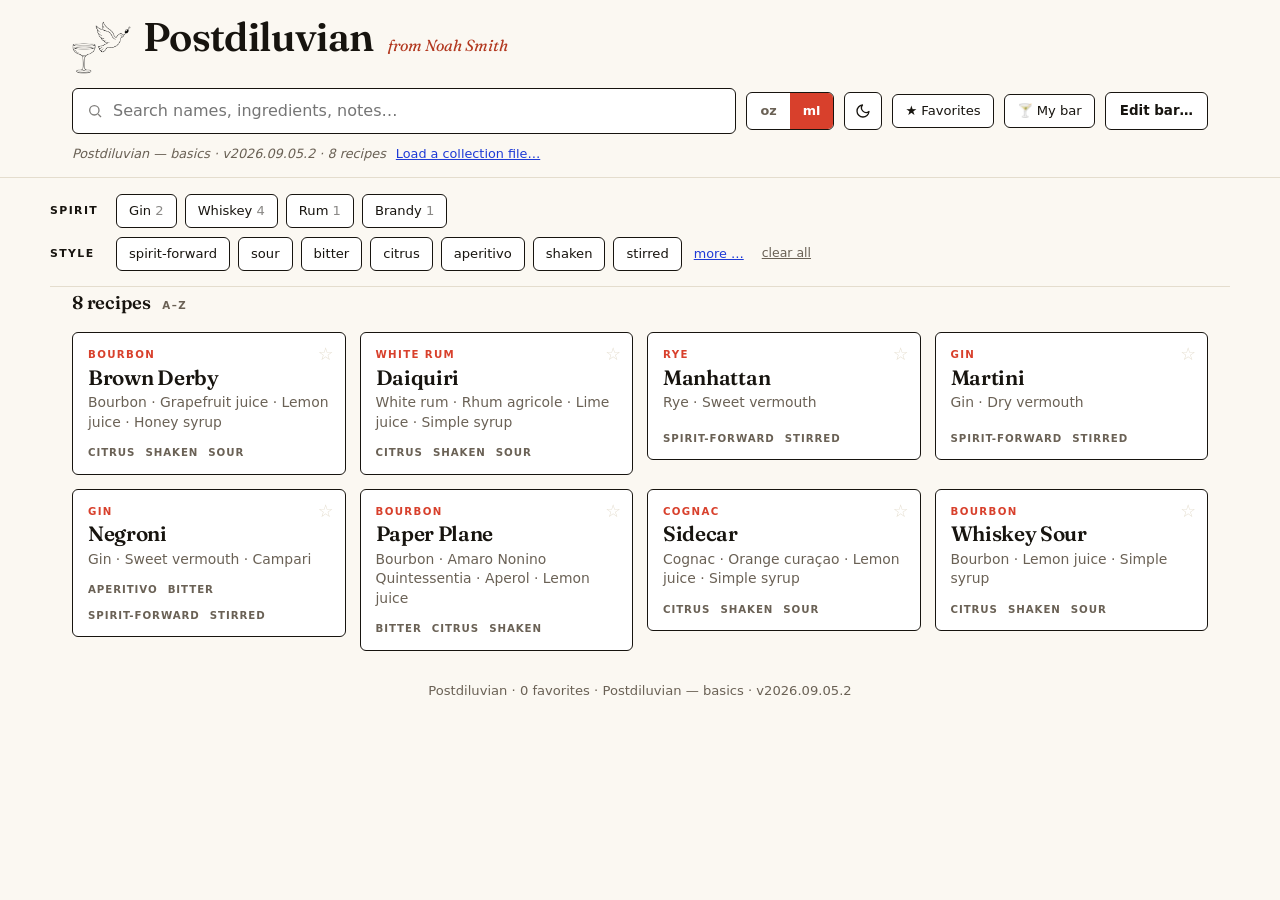
==== commit 511037b5: "Add a light/dark theme toggle Sun/moon icon button in the toolbar; choice persists in localStorage (" ====
--- a/index.html
+++ b/index.html
@@ -5,6 +5,7 @@
 <meta name="viewport" content="width=device-width, initial-scale=1">
 <title>Postdiluvian — cocktail recipes</title>
 <meta name="description" content="A small, self-contained browser for a personal cocktail collection.">
+<script>try{var t=localStorage.getItem("pd.theme");if(t==="light"||t==="dark")document.documentElement.setAttribute("data-theme",t);}catch(e){}</script>
 <link rel="preconnect" href="https://fonts.googleapis.com">
 <link rel="preconnect" href="https://fonts.gstatic.com" crossorigin>
 <link href="https://fonts.googleapis.com/css2?family=Fraunces:ital,opsz,wght@0,9..144,400;0,9..144,500;0,9..144,600;1,9..144,400;1,9..144,500&display=swap" rel="stylesheet">
@@ -110,6 +111,15 @@
   .seg button { padding: 8px 13px; border: 0; background: transparent; color: var(--ink-soft); font-size: .8rem; font-weight: 600; }
   .seg button[aria-pressed="true"] { background: var(--accent); color: #fff; }
 
+  .iconbtn {
+    display: inline-flex; align-items: center; justify-content: center;
+    width: 38px; height: 38px; padding: 0; flex: none;
+    border: 1.5px solid var(--line-strong); border-radius: var(--radius);
+    background: var(--card); color: var(--ink);
+  }
+  .iconbtn:hover { background: var(--paper-2); }
+  @media (pointer: coarse) { .iconbtn { width: 44px; height: 44px; } }
+
   .chip {
     padding: 6px 12px; border-radius: var(--radius); border: 1.5px solid var(--line-strong);
     background: var(--card); color: var(--ink); font-size: .82rem; font-weight: 500; white-space: nowrap;
@@ -273,6 +283,7 @@
         <button id="u-oz" aria-pressed="false">oz</button>
         <button id="u-ml" aria-pressed="true">ml</button>
       </div>
+      <button class="iconbtn" id="themeBtn" type="button" aria-pressed="false" aria-label="Switch theme"></button>
       <button class="chip accent" id="favToggle" aria-pressed="false" title="Show only favorites">★ Favorites</button>
       <button class="chip accent" id="barToggle" aria-pressed="false" title="Show only what you can make">🍸 My bar</button>
       <button class="btn" id="openBar">Edit bar…</button>
@@ -315,7 +326,7 @@
 <script>
 (function () {
   "use strict";
-  var LS = { bar: "pd.bar", fav: "pd.fav", units: "pd.units", basics: "pd.basics", collection: "pd.collection" };
+  var LS = { bar: "pd.bar", fav: "pd.fav", units: "pd.units", basics: "pd.basics", collection: "pd.collection", theme: "pd.theme" };
   var PUBLIC_URL = "data/collection.json";
   var KIND = "postdiluvian-collection";
   function load(k, d) { try { var v = localStorage.getItem(k); return v == null ? d : JSON.parse(v); } catch (e) { return d; } }
@@ -863,6 +874,29 @@
   }
   enableSwipeClose(document.getElementById("sheet"), function () { closeDetail(); });
   enableSwipeClose(document.getElementById("barSheet"), function () { closeBar(); });
+
+  // ---------- theme ----------
+  var SUN = '<svg width="16" height="16" viewBox="0 0 24 24" fill="none" stroke="currentColor" stroke-width="2" stroke-linecap="round" stroke-linejoin="round"><circle cx="12" cy="12" r="4"/><path d="M12 2v2M12 20v2M4.9 4.9l1.4 1.4M17.7 17.7l1.4 1.4M2 12h2M20 12h2M4.9 19.1l1.4-1.4M17.7 6.3l1.4-1.4"/></svg>';
+  var MOON = '<svg width="16" height="16" viewBox="0 0 24 24" fill="none" stroke="currentColor" stroke-width="2" stroke-linecap="round" stroke-linejoin="round"><path d="M21 12.8A9 9 0 1 1 11.2 3 7 7 0 0 0 21 12.8z"/></svg>';
+  var mqDark = window.matchMedia("(prefers-color-scheme: dark)");
+  function readTheme() { try { return localStorage.getItem(LS.theme); } catch (e) { return null; } }
+  function applyTheme(t) {
+    if (t === "light" || t === "dark") document.documentElement.setAttribute("data-theme", t);
+    else document.documentElement.removeAttribute("data-theme");
+    var dark = t ? t === "dark" : mqDark.matches;
+    var btn = document.getElementById("themeBtn");
+    btn.innerHTML = dark ? SUN : MOON;
+    btn.setAttribute("aria-pressed", dark ? "true" : "false");
+    btn.setAttribute("aria-label", dark ? "Switch to light theme" : "Switch to dark theme");
+    btn.title = dark ? "Light theme" : "Dark theme";
+  }
+  applyTheme(readTheme());
+  document.getElementById("themeBtn").addEventListener("click", function () {
+    var next = document.getElementById("themeBtn").getAttribute("aria-pressed") === "true" ? "light" : "dark";
+    try { localStorage.setItem(LS.theme, next); } catch (e) {}
+    applyTheme(next);
+  });
+  mqDark.addEventListener("change", function () { if (!readTheme()) applyTheme(null); });
 
   document.getElementById("q").addEventListener("input", function () { state.q = this.value.trim(); render(); });
   document.getElementById("u-oz").addEventListener("click", function () { setUnits("oz"); });
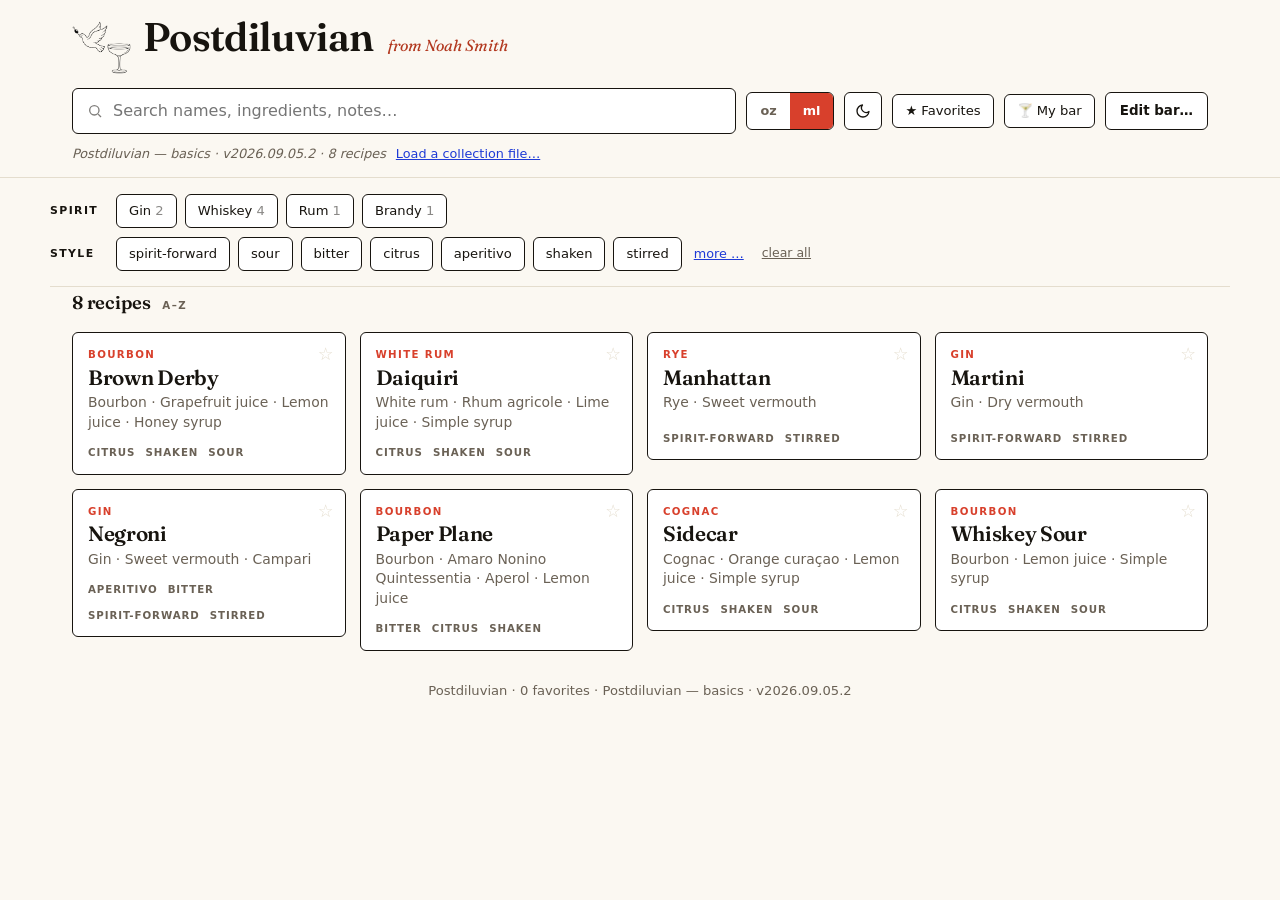
==== commit d107b6d4: "Extract design tokens to shared style.css index.html and the upcoming editor.html both link style.cs" ====
--- a/index.html
+++ b/index.html
@@ -9,47 +9,10 @@
 <link rel="preconnect" href="https://fonts.googleapis.com">
 <link rel="preconnect" href="https://fonts.gstatic.com" crossorigin>
 <link href="https://fonts.googleapis.com/css2?family=Fraunces:ital,opsz,wght@0,9..144,400;0,9..144,500;0,9..144,600;1,9..144,400;1,9..144,500&display=swap" rel="stylesheet">
+<link rel="stylesheet" href="style.css">
 <style>
-  :root {
-    --paper: #fbf8f2;
-    --paper-2: #f2ede1;
-    --card: #ffffff;
-    --ink: #17140f;
-    --ink-soft: #6a6155;
-    --line: #e4ddce;
-    --line-strong: #17140f;
-    --accent: #d8402c;      /* Campari red — identity + UI accent */
-    --accent-soft: #b2381f;
-    --gold: #d8402c;
-    --blue: #1f3bd6;        /* cobalt — used sparingly: links, "yours", focus */
-    --shadow: 0 1px 2px rgba(20,15,10,.05), 0 10px 28px rgba(20,15,10,.06);
-    --serif: "Fraunces", "Iowan Old Style", "Palatino Linotype", Palatino, Georgia, "Times New Roman", serif;
-    --sans: system-ui, -apple-system, "Segoe UI", Roboto, Helvetica, Arial, sans-serif;
-    --radius: 6px;
-    --maxw: 1180px;
-  }
-  @media (prefers-color-scheme: dark) {
-    :root:not([data-theme="light"]) {
-      --paper: #14110d;
-      --paper-2: #1c1811;
-      --card: #1e1a15;
-      --ink: #efe7d8;
-      --ink-soft: #a99d8b;
-      --line: #322b22;
-      --line-strong: #efe7d8;
-      --accent: #ef6a4f;
-      --accent-soft: #ef6a4f;
-      --gold: #ef6a4f;
-      --blue: #93a4ff;
-      --shadow: 0 1px 2px rgba(0,0,0,.3), 0 10px 30px rgba(0,0,0,.4);
-    }
-  }
-  :root[data-theme="dark"] {
-    --paper: #14110d; --paper-2: #1c1811; --card: #1e1a15; --ink: #efe7d8;
-    --ink-soft: #a99d8b; --line: #322b22; --line-strong: #efe7d8; --accent: #ef6a4f;
-    --accent-soft: #ef6a4f; --gold: #ef6a4f; --blue: #93a4ff;
-    --shadow: 0 1px 2px rgba(0,0,0,.3), 0 10px 30px rgba(0,0,0,.4);
-  }
+  /* Design tokens (--paper, --ink, --accent, --serif, …) live in style.css,
+     shared with editor.html. Edit palette/theme values there, not here. */
 
   * { box-sizing: border-box; }
   html {
--- a/style.css
+++ b/style.css
@@ -0,0 +1,45 @@
+/* Postdiluvian design tokens — shared by index.html and editor.html.
+   Load with <link rel="stylesheet" href="style.css"> before any page <style>.
+   Three-state theme: bare :root = light; prefers-color-scheme under
+   :root:not([data-theme="light"]); explicit :root[data-theme="dark"] wins the toggle. */
+
+:root {
+  --paper: #fbf8f2;
+  --paper-2: #f2ede1;
+  --card: #ffffff;
+  --ink: #17140f;
+  --ink-soft: #6a6155;
+  --line: #e4ddce;
+  --line-strong: #17140f;
+  --accent: #d8402c;      /* Campari red — identity + UI accent */
+  --accent-soft: #b2381f;
+  --gold: #d8402c;
+  --blue: #1f3bd6;        /* cobalt — used sparingly: links, "yours", focus */
+  --shadow: 0 1px 2px rgba(20,15,10,.05), 0 10px 28px rgba(20,15,10,.06);
+  --serif: "Fraunces", "Iowan Old Style", "Palatino Linotype", Palatino, Georgia, "Times New Roman", serif;
+  --sans: system-ui, -apple-system, "Segoe UI", Roboto, Helvetica, Arial, sans-serif;
+  --radius: 6px;
+  --maxw: 1180px;
+}
+@media (prefers-color-scheme: dark) {
+  :root:not([data-theme="light"]) {
+    --paper: #14110d;
+    --paper-2: #1c1811;
+    --card: #1e1a15;
+    --ink: #efe7d8;
+    --ink-soft: #a99d8b;
+    --line: #322b22;
+    --line-strong: #efe7d8;
+    --accent: #ef6a4f;
+    --accent-soft: #ef6a4f;
+    --gold: #ef6a4f;
+    --blue: #93a4ff;
+    --shadow: 0 1px 2px rgba(0,0,0,.3), 0 10px 30px rgba(0,0,0,.4);
+  }
+}
+:root[data-theme="dark"] {
+  --paper: #14110d; --paper-2: #1c1811; --card: #1e1a15; --ink: #efe7d8;
+  --ink-soft: #a99d8b; --line: #322b22; --line-strong: #efe7d8; --accent: #ef6a4f;
+  --accent-soft: #ef6a4f; --gold: #ef6a4f; --blue: #93a4ff;
+  --shadow: 0 1px 2px rgba(0,0,0,.3), 0 10px 30px rgba(0,0,0,.4);
+}
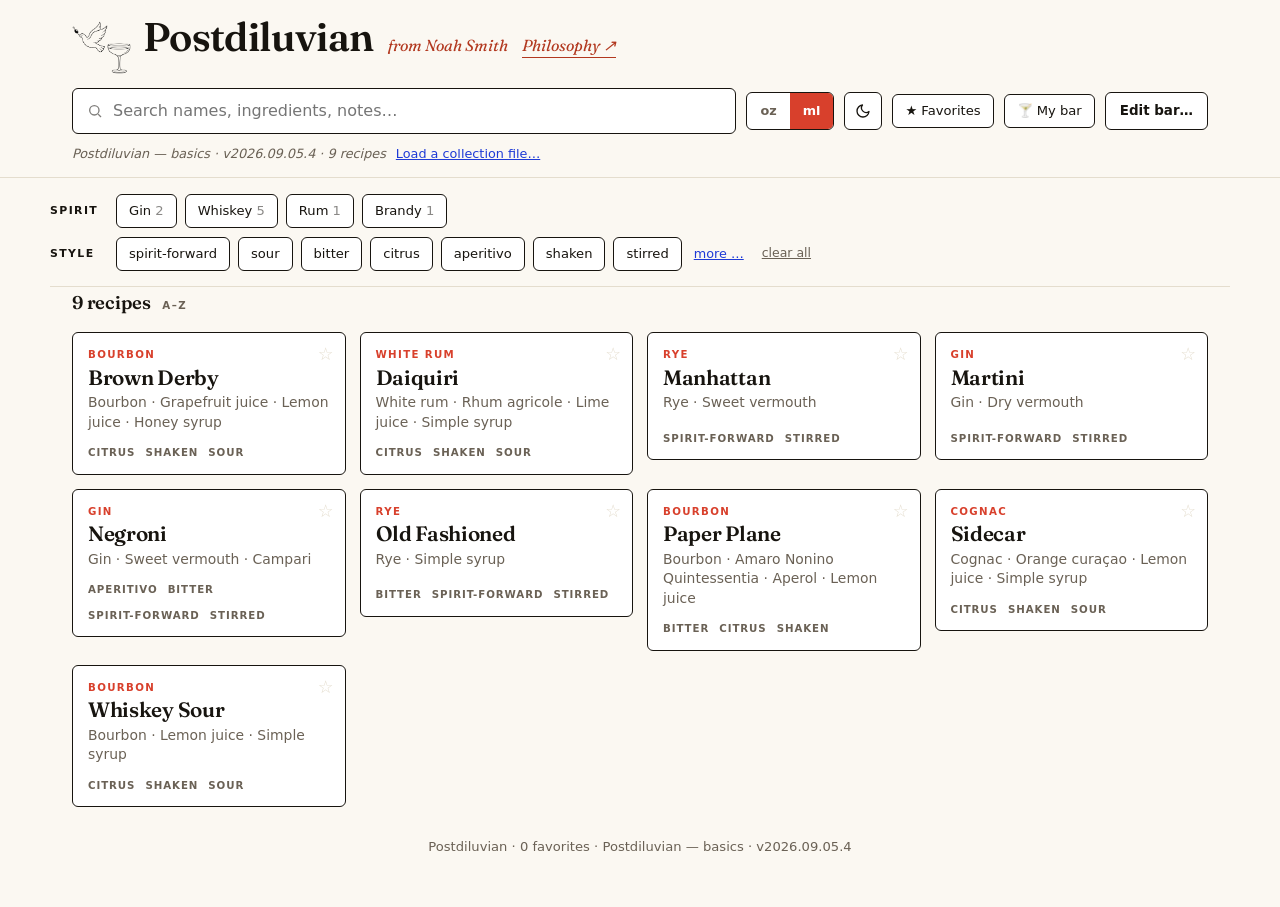
==== commit 011907e8: "Add Old Fashioned + essay-driven recipe fixes From "Cocktails: An Introduction": - Old Fashioned add" ====
--- a/index.html
+++ b/index.html
@@ -10,6 +10,7 @@
 <link rel="preconnect" href="https://fonts.gstatic.com" crossorigin>
 <link href="https://fonts.googleapis.com/css2?family=Fraunces:ital,opsz,wght@0,9..144,400;0,9..144,500;0,9..144,600;1,9..144,400;1,9..144,500&display=swap" rel="stylesheet">
 <link rel="stylesheet" href="style.css">
+<script src="ui.js" defer></script>
 <style>
   /* Design tokens (--paper, --ink, --accent, --serif, …) live in style.css,
      shared with editor.html. Edit palette/theme values there, not here. */
@@ -59,6 +60,8 @@
   @media (max-width: 600px) { .dovemark { height: 38px; } }
   .brand h1 { font-size: clamp(1.7rem, 1.15rem + 2.1vw, 2.5rem); }
   .brand .sub { font-family: var(--serif); font-style: italic; font-weight: 400; color: var(--accent-soft); font-size: 1rem; }
+  .brand .philosophy { text-decoration: none; border-bottom: 1px solid currentColor; align-self: center; }
+  .brand .philosophy:hover { color: var(--blue); }
 
   .toolbar { display: flex; gap: 10px; margin-top: 14px; flex-wrap: wrap; align-items: center; }
   .search {
@@ -236,6 +239,7 @@
       <img class="dovemark" src="assets/dove.png" alt="" aria-hidden="true">
       <h1>Postdiluvian</h1>
       <span class="sub">from Noah Smith</span>
+      <a class="sub philosophy" href="https://noahsmith.substack.com/p/cocktails-an-introduction" target="_blank" rel="noopener">Philosophy&nbsp;↗</a>
     </div>
     <div class="toolbar">
       <label class="search">
--- a/style.css
+++ b/style.css
@@ -43,3 +43,18 @@
   --accent-soft: #ef6a4f; --gold: #ef6a4f; --blue: #93a4ff;
   --shadow: 0 1px 2px rgba(0,0,0,.3), 0 10px 30px rgba(0,0,0,.4);
 }
+
+/* Clearable text/search inputs — see ui.js (window.PDClearable).
+   The wrapper stands in for the input it replaces: a flex box (block-level, so
+   it fills a normal field; flex:1 so it fills a flex row) that the input fills. */
+.clearable { position: relative; display: flex; flex: 1 1 0%; min-width: 0; }
+.clearable > input { flex: 1 1 auto; min-width: 0; width: 100%; padding-right: 28px !important; }
+.clearable > .clearx {
+  position: absolute; top: 50%; right: 6px; transform: translateY(-50%);
+  width: 18px; height: 18px; padding: 0; margin: 0; border: 0; border-radius: 50%;
+  display: none; align-items: center; justify-content: center;
+  font-size: 12px; line-height: 1; cursor: pointer; flex: none;
+  background: var(--line-strong); color: var(--paper);
+}
+.clearable.has-value > .clearx { display: flex; }
+.clearable > .clearx:hover { background: var(--ink); }
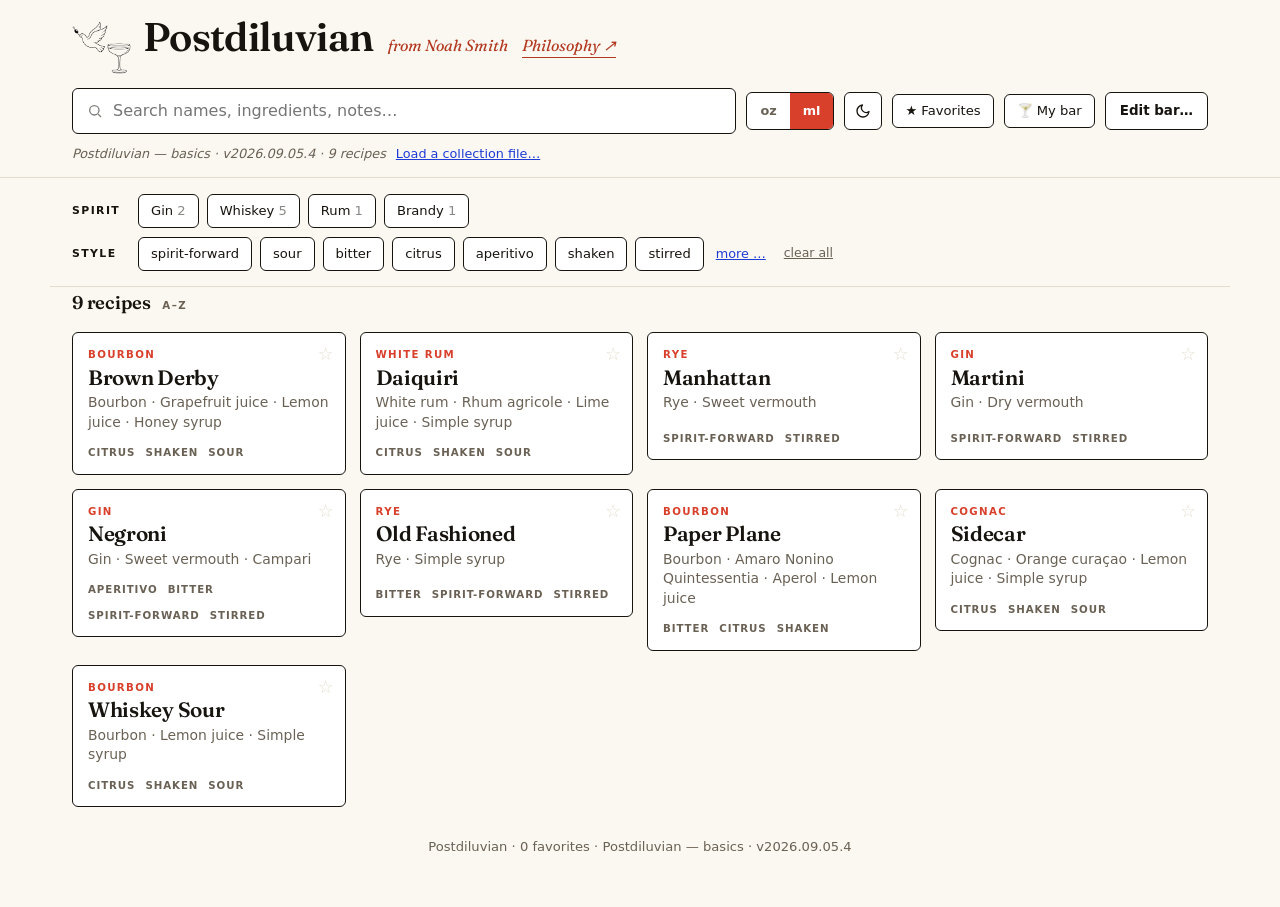
==== commit 9229a8d5: "index.html: indent the filter rows to the content column The .filters wrapper was overriding .wrap's" ====
--- a/index.html
+++ b/index.html
@@ -93,7 +93,7 @@
   .chip[aria-pressed="true"] { background: var(--ink); color: var(--paper); border-color: var(--ink); }
   .chip.accent[aria-pressed="true"] { background: var(--blue); border-color: var(--blue); color: #fff; }  /* Favorites + My bar: "yours" */
 
-  .filters { padding: 16px 0 6px; border-bottom: 1px solid var(--line); }
+  .filters { padding: 16px 22px 6px; border-bottom: 1px solid var(--line); }
   .filt-row { display: flex; gap: 8px; flex-wrap: wrap; align-items: center; margin-bottom: 9px; }
   .filt-row .label { font-size: .68rem; font-weight: 700; color: var(--ink); text-transform: uppercase; letter-spacing: .13em; margin-right: 6px; min-width: 52px; }
   .more-btn { background: transparent; border: 0; color: var(--blue); font-size: .8rem; text-decoration: underline; padding: 4px; }
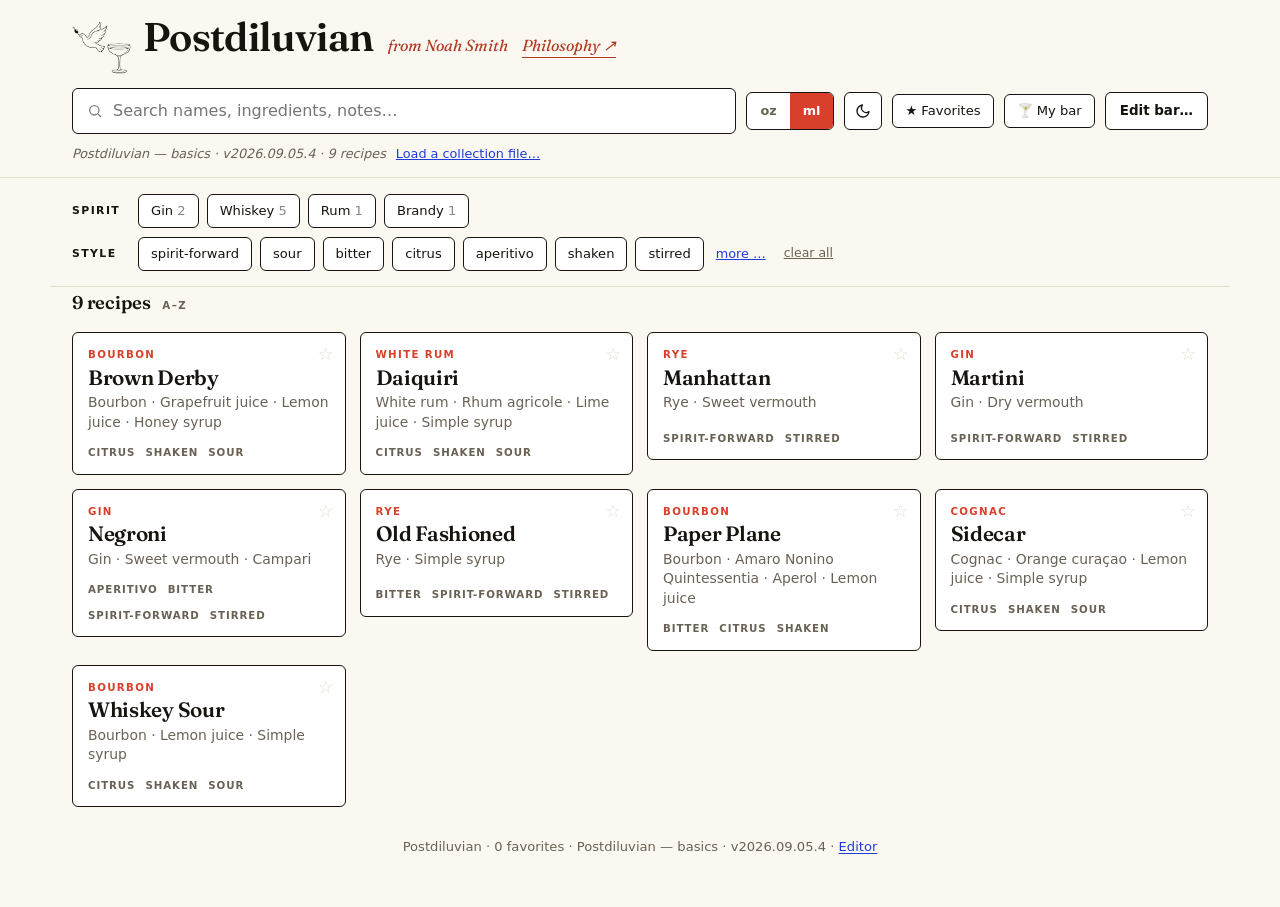
==== commit f49199f1: "Cross-link site <-> editor; drop 'postdiluvian-private' from public pages - index.html footer gets a" ====
--- a/index.html
+++ b/index.html
@@ -279,7 +279,7 @@
 <div class="drophint" id="drophint">Drop a collection file to load it</div>
 
 <div class="footer">
-  Postdiluvian · <span id="fcount"></span> · <span id="collFoot"></span>
+  Postdiluvian · <span id="fcount"></span> · <span id="collFoot"></span> · <a href="editor.html">Editor</a>
 </div>
 
 <div class="overlay" id="overlay" role="dialog" aria-modal="true" aria-labelledby="d-title">
